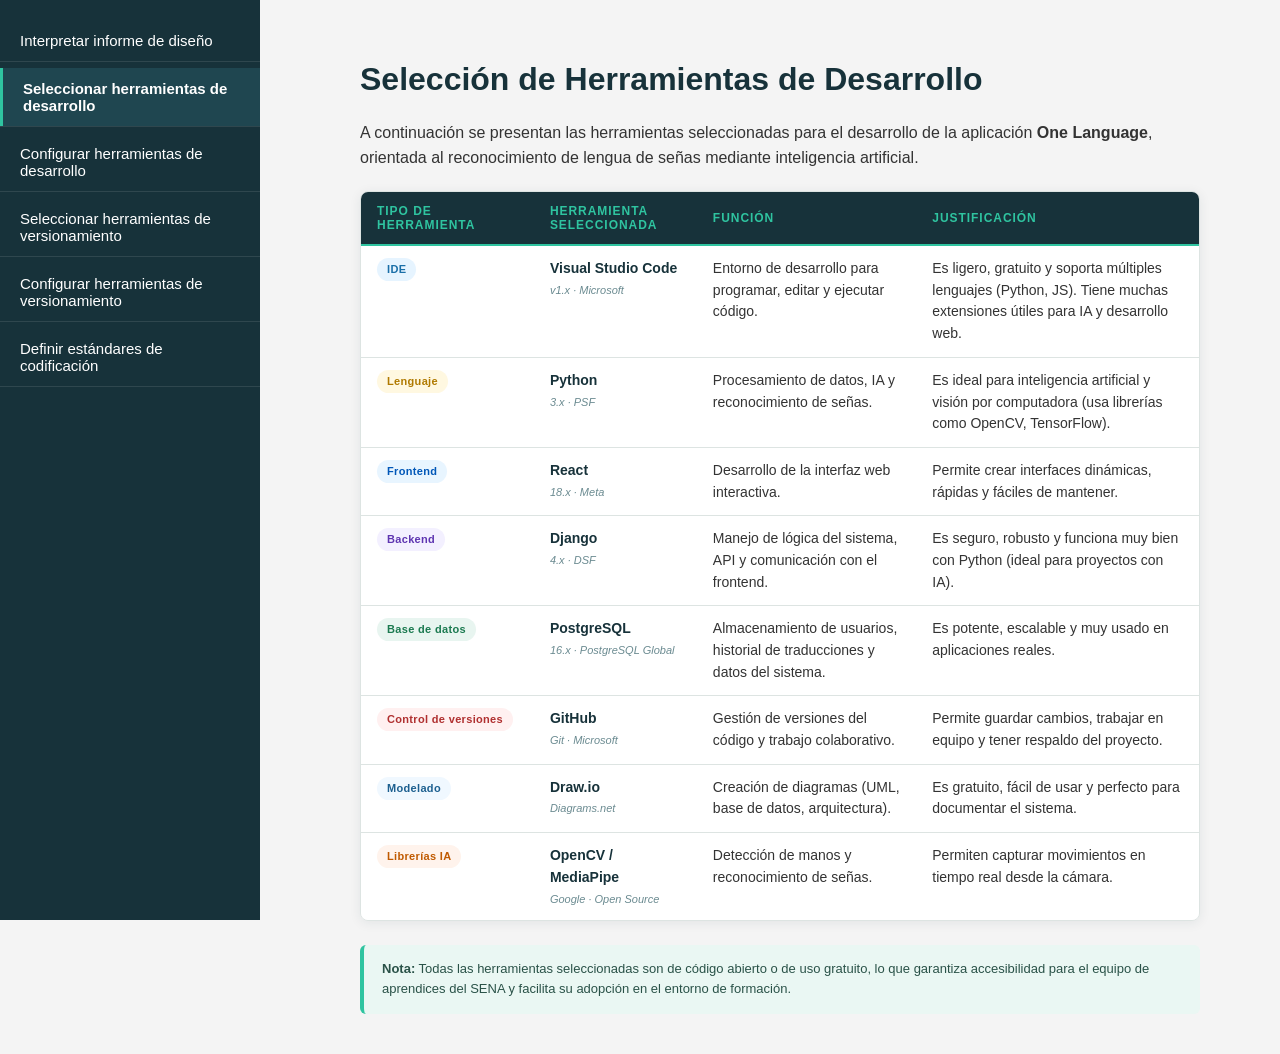
==== Herramientas_desarrollo.html @ 30ce241d "Add developer tools" ====
<!DOCTYPE html>
<html lang="es">
<head>
  <meta charset="UTF-8" />
  <meta name="viewport" content="width=device-width, initial-scale=1.0"/>
  <title>Selección de Herramientas de Desarrollo – One Language</title>
  <link rel="stylesheet" href="css/style.css"/>
</head>
<body>
 
  <!-- MENU LATERAL -->
  <nav class="menu">
    <ul>
      <li><a href="Construccion_software.html">Interpretar informe de diseño</a></li>
      <li><a href="#" class="activo">Seleccionar herramientas de desarrollo</a></li>
      <li><a href="#">Configurar herramientas de desarrollo</a></li>
      <li><a href="#">Seleccionar herramientas de versionamiento</a></li>
      <li><a href="#">Configurar herramientas de versionamiento</a></li>
      <li><a href="#">Definir estándares de codificación</a></li>
    </ul>
  </nav>
 
  <!-- CONTENIDO -->
  <div class="Ejercicios">
 
    <h1>Selección de Herramientas de Desarrollo</h1>
 
    <p>
      A continuación se presentan las herramientas seleccionadas para el desarrollo
      de la aplicación <strong>One Language</strong>, orientada al reconocimiento de
      lengua de señas mediante inteligencia artificial.
    </p>
 
    <div class="tabla-wrapper">
      <table class="tabla-herramientas">
        <thead>
          <tr>
            <th>Tipo de herramienta</th>
            <th>Herramienta seleccionada</th>
            <th>Función</th>
            <th>Justificación</th>
          </tr>
        </thead>
        <tbody>
          <tr>
            <td><span class="badge badge-ide">IDE</span></td>
            <td>
              <div class="tool-name">Visual Studio Code</div>
              <div class="tool-version">v1.x · Microsoft</div>
            </td>
            <td>Entorno de desarrollo para programar, editar y ejecutar código.</td>
            <td>Es ligero, gratuito y soporta múltiples lenguajes (Python, JS). Tiene muchas extensiones útiles para IA y desarrollo web.</td>
          </tr>
          <tr>
            <td><span class="badge badge-lang">Lenguaje</span></td>
            <td>
              <div class="tool-name">Python</div>
              <div class="tool-version">3.x · PSF</div>
            </td>
            <td>Procesamiento de datos, IA y reconocimiento de señas.</td>
            <td>Es ideal para inteligencia artificial y visión por computadora (usa librerías como OpenCV, TensorFlow).</td>
          </tr>
          <tr>
            <td><span class="badge badge-frontend">Frontend</span></td>
            <td>
              <div class="tool-name">React</div>
              <div class="tool-version">18.x · Meta</div>
            </td>
            <td>Desarrollo de la interfaz web interactiva.</td>
            <td>Permite crear interfaces dinámicas, rápidas y fáciles de mantener.</td>
          </tr>
          <tr>
            <td><span class="badge badge-backend">Backend</span></td>
            <td>
              <div class="tool-name">Django</div>
              <div class="tool-version">4.x · DSF</div>
            </td>
            <td>Manejo de lógica del sistema, API y comunicación con el frontend.</td>
            <td>Es seguro, robusto y funciona muy bien con Python (ideal para proyectos con IA).</td>
          </tr>
          <tr>
            <td><span class="badge badge-db">Base de datos</span></td>
            <td>
              <div class="tool-name">PostgreSQL</div>
              <div class="tool-version">16.x · PostgreSQL Global</div>
            </td>
            <td>Almacenamiento de usuarios, historial de traducciones y datos del sistema.</td>
            <td>Es potente, escalable y muy usado en aplicaciones reales.</td>
          </tr>
          <tr>
            <td><span class="badge badge-version">Control de versiones</span></td>
            <td>
              <div class="tool-name">GitHub</div>
              <div class="tool-version">Git · Microsoft</div>
            </td>
            <td>Gestión de versiones del código y trabajo colaborativo.</td>
            <td>Permite guardar cambios, trabajar en equipo y tener respaldo del proyecto.</td>
          </tr>
          <tr>
            <td><span class="badge badge-modeling">Modelado</span></td>
            <td>
              <div class="tool-name">Draw.io</div>
              <div class="tool-version">Diagrams.net</div>
            </td>
            <td>Creación de diagramas (UML, base de datos, arquitectura).</td>
            <td>Es gratuito, fácil de usar y perfecto para documentar el sistema.</td>
          </tr>
          <tr>
            <td><span class="badge badge-ia">Librerías IA</span></td>
            <td>
              <div class="tool-name">OpenCV / MediaPipe</div>
              <div class="tool-version">Google · Open Source</div>
            </td>
            <td>Detección de manos y reconocimiento de señas.</td>
            <td>Permiten capturar movimientos en tiempo real desde la cámara.</td>
          </tr>
        </tbody>
      </table>
    </div>
 
    <div class="nota">
      <strong>Nota:</strong> Todas las herramientas seleccionadas son de código abierto o de uso
      gratuito, lo que garantiza accesibilidad para el equipo de aprendices del SENA y facilita
      su adopción en el entorno de formación.
    </div>
 
  </div>
 
</body>
</html>
---- css/style.css ----
/* =========================
   ESTILOS GENERALES
========================= */

body {
    margin: 0;
    font-family: Arial, Helvetica, sans-serif;
    background-color: #f4f4f4;
    display: flex;
}


/* =========================
   MENU LATERAL
========================= */

.menu {
    width: 260px;
    height: 100vh;
    background-color: #17323a;
    position: fixed;
    left: 0;
    top: 0;
    padding-top: 20px;
    overflow-y: auto;
}

.menu ul {
    list-style: none;
    padding: 0;
    margin: 0;
}

.menu ul li {
    border-bottom: 1px solid rgba(255, 255, 255, 0.1);
}

.menu ul li a {
    display: block;
    padding: 12px 20px;
    color: white;
    text-decoration: none;
    font-size: 15px;
}

.menu ul li a:hover {
    background-color: #1f4650;
}

.menu ul li a.activo {
    background-color: #1f4650;
    border-left: 3px solid #2fc4a0;
    font-weight: bold;
}


/* =========================
   SUBMENU
========================= */

.submenu > a {
    font-weight: bold;
    background-color: #10272d;
}

.sub-opciones {
    display: none;
    background-color: #17323a;
}

.sub-opciones li a {
    padding-left: 35px;
    font-size: 14px;
}


/* =========================
   CONTENIDO
========================= */

.Ejercicios {
    margin-left: 280px;
    padding: 40px 80px;
    width: calc(100% - 260px);
    box-sizing: border-box;
}


/* =========================
   TITULOS
========================= */

h1 {
    color: #17323a;
}

h2 {
    color: #17323a;
    border-bottom: 2px solid #17323a;
    padding-bottom: 5px;
    margin-top: 40px;
}

h3 {
    margin-top: 25px;
    color: #333;
}


/* =========================
   TEXTO
========================= */

p {
    line-height: 1.6;
    color: #333;
}


/* =========================
   LISTAS
========================= */

ul {
    margin-top: 10px;
    padding-left: 20px;
}

li {
    margin-bottom: 6px;
}


/* =========================
   LINKS
========================= */

a {
    color: #0066cc;
}

a:hover {
    text-decoration: underline;
}


/* =========================
   TABLA DE HERRAMIENTAS
========================= */

.tabla-wrapper {
    overflow-x: auto;
    border-radius: 8px;
    border: 1px solid #dde4e2;
    box-shadow: 0 2px 12px rgba(23, 50, 58, 0.08);
    margin-top: 20px;
}

.tabla-herramientas {
    width: 100%;
    border-collapse: collapse;
    background: #ffffff;
    font-size: 14px;
}

.tabla-herramientas thead {
    background-color: #17323a;
}

.tabla-herramientas thead th {
    padding: 12px 16px;
    text-align: left;
    font-size: 12px;
    font-weight: 600;
    color: #2fc4a0;
    letter-spacing: 0.08em;
    text-transform: uppercase;
    border-bottom: 2px solid #2fc4a0;
}

.tabla-herramientas tbody tr {
    border-bottom: 1px solid #dde4e2;
    transition: background 0.15s;
}

.tabla-herramientas tbody tr:last-child {
    border-bottom: none;
}

.tabla-herramientas tbody tr:hover {
    background-color: #f0faf7;
}

.tabla-herramientas tbody td {
    padding: 12px 16px;
    vertical-align: top;
    color: #333;
    line-height: 1.55;
}

/* Nombre y versión de la herramienta */
.tool-name {
    font-weight: bold;
    font-size: 14px;
    color: #17323a;
    margin-bottom: 2px;
}

.tool-version {
    font-size: 11px;
    color: #6a8a90;
    font-style: italic;
}

/* Badges por tipo de herramienta */
.badge {
    display: inline-block;
    padding: 3px 10px;
    border-radius: 20px;
    font-size: 11px;
    font-weight: 600;
    letter-spacing: 0.03em;
    white-space: nowrap;
}

.badge-ide        { background: #e6f4ff; color: #1a6fa8; }
.badge-lang       { background: #fff8e1; color: #b07a00; }
.badge-frontend   { background: #e8f5ff; color: #0057b8; }
.badge-backend    { background: #f3f0ff; color: #5e35b1; }
.badge-db         { background: #e8f5f0; color: #1b7a50; }
.badge-version    { background: #fff0f0; color: #b03030; }
.badge-modeling   { background: #f0f8ff; color: #1d6090; }
.badge-ia         { background: #fff3ec; color: #c05a00; }


/* =========================
   NOTA / AVISO
========================= */

.nota {
    margin-top: 24px;
    padding: 14px 18px;
    background: #eaf7f3;
    border-left: 4px solid #2fc4a0;
    border-radius: 6px;
    font-size: 13px;
    color: #2a5248;
    line-height: 1.6;
}


/* =========================
   RESPONSIVE
========================= */

@media screen and (max-width: 900px) {
    .menu {
        width: 220px;
    }

    .Ejercicios {
        margin-left: 220px;
        padding: 25px;
    }
}

@media screen and (max-width: 700px) {
    .menu {
        position: relative;
        width: 100%;
        height: auto;
    }

    .Ejercicios {
        margin-left: 0;
    }

    .tabla-herramientas {
        font-size: 12px;
    }

    .tabla-herramientas thead th,
    .tabla-herramientas tbody td {
        padding: 10px 10px;
    }
}
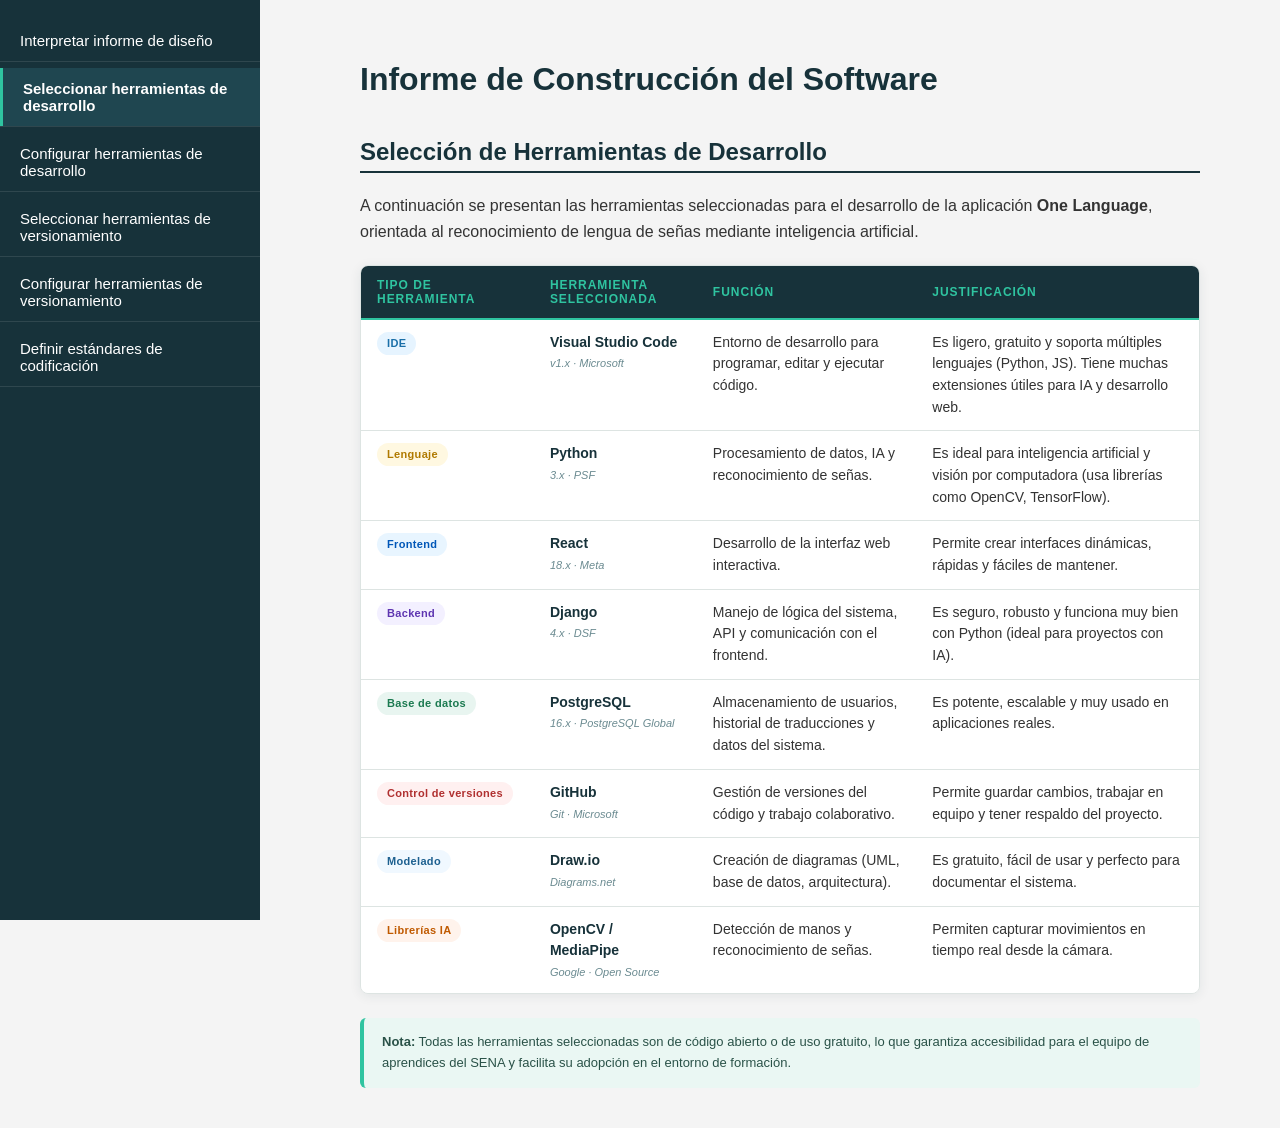
==== commit cec55c21: "Tools configuration" ====
--- a/Herramientas_desarrollo.html
+++ b/Herramientas_desarrollo.html
@@ -1,130 +1,154 @@
 <!DOCTYPE html>
 <html lang="es">
+
 <head>
-  <meta charset="UTF-8" />
-  <meta name="viewport" content="width=device-width, initial-scale=1.0"/>
-  <title>Selección de Herramientas de Desarrollo – One Language</title>
-  <link rel="stylesheet" href="css/style.css"/>
+    <meta charset="UTF-8">
+    <meta name="viewport" content="width=device-width, initial-scale=1.0">
+    <title>Selección de Herramientas de Desarrollo – One Language</title>
+    <link rel="stylesheet" href="css/style.css">
 </head>
+
 <body>
- 
-  <!-- MENU LATERAL -->
-  <nav class="menu">
+
+    <!-- ================= MENU LATERAL ================= -->
+<div class="menu">
     <ul>
-      <li><a href="Construccion_software.html">Interpretar informe de diseño</a></li>
-      <li><a href="#" class="activo">Seleccionar herramientas de desarrollo</a></li>
-      <li><a href="#">Configurar herramientas de desarrollo</a></li>
-      <li><a href="#">Seleccionar herramientas de versionamiento</a></li>
-      <li><a href="#">Configurar herramientas de versionamiento</a></li>
-      <li><a href="#">Definir estándares de codificación</a></li>
+        <li><a href="Construccion_software.html">Interpretar informe de diseño</a></li>
+        <li><a href="Herramientas_desarrollo.html" class="activo">Seleccionar herramientas de desarrollo</a></li>
+        <li><a href="Configurar_herramientas.html">Configurar herramientas de desarrollo</a></li>
+        <li><a href="#">Seleccionar herramientas de versionamiento</a></li>
+        <li><a href="#">Configurar herramientas de versionamiento</a></li>
+        <li><a href="#">Definir estándares de codificación</a></li>
     </ul>
-  </nav>
- 
-  <!-- CONTENIDO -->
-  <div class="Ejercicios">
- 
-    <h1>Selección de Herramientas de Desarrollo</h1>
- 
-    <p>
-      A continuación se presentan las herramientas seleccionadas para el desarrollo
-      de la aplicación <strong>One Language</strong>, orientada al reconocimiento de
-      lengua de señas mediante inteligencia artificial.
-    </p>
- 
-    <div class="tabla-wrapper">
-      <table class="tabla-herramientas">
-        <thead>
-          <tr>
-            <th>Tipo de herramienta</th>
-            <th>Herramienta seleccionada</th>
-            <th>Función</th>
-            <th>Justificación</th>
-          </tr>
-        </thead>
-        <tbody>
-          <tr>
-            <td><span class="badge badge-ide">IDE</span></td>
-            <td>
-              <div class="tool-name">Visual Studio Code</div>
-              <div class="tool-version">v1.x · Microsoft</div>
-            </td>
-            <td>Entorno de desarrollo para programar, editar y ejecutar código.</td>
-            <td>Es ligero, gratuito y soporta múltiples lenguajes (Python, JS). Tiene muchas extensiones útiles para IA y desarrollo web.</td>
-          </tr>
-          <tr>
-            <td><span class="badge badge-lang">Lenguaje</span></td>
-            <td>
-              <div class="tool-name">Python</div>
-              <div class="tool-version">3.x · PSF</div>
-            </td>
-            <td>Procesamiento de datos, IA y reconocimiento de señas.</td>
-            <td>Es ideal para inteligencia artificial y visión por computadora (usa librerías como OpenCV, TensorFlow).</td>
-          </tr>
-          <tr>
-            <td><span class="badge badge-frontend">Frontend</span></td>
-            <td>
-              <div class="tool-name">React</div>
-              <div class="tool-version">18.x · Meta</div>
-            </td>
-            <td>Desarrollo de la interfaz web interactiva.</td>
-            <td>Permite crear interfaces dinámicas, rápidas y fáciles de mantener.</td>
-          </tr>
-          <tr>
-            <td><span class="badge badge-backend">Backend</span></td>
-            <td>
-              <div class="tool-name">Django</div>
-              <div class="tool-version">4.x · DSF</div>
-            </td>
-            <td>Manejo de lógica del sistema, API y comunicación con el frontend.</td>
-            <td>Es seguro, robusto y funciona muy bien con Python (ideal para proyectos con IA).</td>
-          </tr>
-          <tr>
-            <td><span class="badge badge-db">Base de datos</span></td>
-            <td>
-              <div class="tool-name">PostgreSQL</div>
-              <div class="tool-version">16.x · PostgreSQL Global</div>
-            </td>
-            <td>Almacenamiento de usuarios, historial de traducciones y datos del sistema.</td>
-            <td>Es potente, escalable y muy usado en aplicaciones reales.</td>
-          </tr>
-          <tr>
-            <td><span class="badge badge-version">Control de versiones</span></td>
-            <td>
-              <div class="tool-name">GitHub</div>
-              <div class="tool-version">Git · Microsoft</div>
-            </td>
-            <td>Gestión de versiones del código y trabajo colaborativo.</td>
-            <td>Permite guardar cambios, trabajar en equipo y tener respaldo del proyecto.</td>
-          </tr>
-          <tr>
-            <td><span class="badge badge-modeling">Modelado</span></td>
-            <td>
-              <div class="tool-name">Draw.io</div>
-              <div class="tool-version">Diagrams.net</div>
-            </td>
-            <td>Creación de diagramas (UML, base de datos, arquitectura).</td>
-            <td>Es gratuito, fácil de usar y perfecto para documentar el sistema.</td>
-          </tr>
-          <tr>
-            <td><span class="badge badge-ia">Librerías IA</span></td>
-            <td>
-              <div class="tool-name">OpenCV / MediaPipe</div>
-              <div class="tool-version">Google · Open Source</div>
-            </td>
-            <td>Detección de manos y reconocimiento de señas.</td>
-            <td>Permiten capturar movimientos en tiempo real desde la cámara.</td>
-          </tr>
-        </tbody>
-      </table>
+</div>
+
+
+    <!-- ================= CONTENIDO ================= -->
+    <div class="Ejercicios">
+
+        <h1>Informe de Construcción del Software</h1>
+
+        <h2>Selección de Herramientas de Desarrollo</h2>
+
+        <p>
+            A continuación se presentan las herramientas seleccionadas para el desarrollo
+            de la aplicación <strong>One Language</strong>, orientada al reconocimiento de
+            lengua de señas mediante inteligencia artificial.
+        </p>
+
+        <div class="tabla-wrapper">
+            <table class="tabla-herramientas">
+                <thead>
+                    <tr>
+                        <th>Tipo de herramienta</th>
+                        <th>Herramienta seleccionada</th>
+                        <th>Función</th>
+                        <th>Justificación</th>
+                    </tr>
+                </thead>
+                <tbody>
+                    <tr>
+                        <td><span class="badge badge-ide">IDE</span></td>
+                        <td>
+                            <div class="tool-name">Visual Studio Code</div>
+                            <div class="tool-version">v1.x · Microsoft</div>
+                        </td>
+                        <td>Entorno de desarrollo para programar, editar y ejecutar código.</td>
+                        <td>Es ligero, gratuito y soporta múltiples lenguajes (Python, JS). Tiene muchas extensiones útiles para IA y desarrollo web.</td>
+                    </tr>
+                    <tr>
+                        <td><span class="badge badge-lang">Lenguaje</span></td>
+                        <td>
+                            <div class="tool-name">Python</div>
+                            <div class="tool-version">3.x · PSF</div>
+                        </td>
+                        <td>Procesamiento de datos, IA y reconocimiento de señas.</td>
+                        <td>Es ideal para inteligencia artificial y visión por computadora (usa librerías como OpenCV, TensorFlow).</td>
+                    </tr>
+                    <tr>
+                        <td><span class="badge badge-frontend">Frontend</span></td>
+                        <td>
+                            <div class="tool-name">React</div>
+                            <div class="tool-version">18.x · Meta</div>
+                        </td>
+                        <td>Desarrollo de la interfaz web interactiva.</td>
+                        <td>Permite crear interfaces dinámicas, rápidas y fáciles de mantener.</td>
+                    </tr>
+                    <tr>
+                        <td><span class="badge badge-backend">Backend</span></td>
+                        <td>
+                            <div class="tool-name">Django</div>
+                            <div class="tool-version">4.x · DSF</div>
+                        </td>
+                        <td>Manejo de lógica del sistema, API y comunicación con el frontend.</td>
+                        <td>Es seguro, robusto y funciona muy bien con Python (ideal para proyectos con IA).</td>
+                    </tr>
+                    <tr>
+                        <td><span class="badge badge-db">Base de datos</span></td>
+                        <td>
+                            <div class="tool-name">PostgreSQL</div>
+                            <div class="tool-version">16.x · PostgreSQL Global</div>
+                        </td>
+                        <td>Almacenamiento de usuarios, historial de traducciones y datos del sistema.</td>
+                        <td>Es potente, escalable y muy usado en aplicaciones reales.</td>
+                    </tr>
+                    <tr>
+                        <td><span class="badge badge-version">Control de versiones</span></td>
+                        <td>
+                            <div class="tool-name">GitHub</div>
+                            <div class="tool-version">Git · Microsoft</div>
+                        </td>
+                        <td>Gestión de versiones del código y trabajo colaborativo.</td>
+                        <td>Permite guardar cambios, trabajar en equipo y tener respaldo del proyecto.</td>
+                    </tr>
+                    <tr>
+                        <td><span class="badge badge-modeling">Modelado</span></td>
+                        <td>
+                            <div class="tool-name">Draw.io</div>
+                            <div class="tool-version">Diagrams.net</div>
+                        </td>
+                        <td>Creación de diagramas (UML, base de datos, arquitectura).</td>
+                        <td>Es gratuito, fácil de usar y perfecto para documentar el sistema.</td>
+                    </tr>
+                    <tr>
+                        <td><span class="badge badge-ia">Librerías IA</span></td>
+                        <td>
+                            <div class="tool-name">OpenCV / MediaPipe</div>
+                            <div class="tool-version">Google · Open Source</div>
+                        </td>
+                        <td>Detección de manos y reconocimiento de señas.</td>
+                        <td>Permiten capturar movimientos en tiempo real desde la cámara.</td>
+                    </tr>
+                </tbody>
+            </table>
+        </div>
+
+        <div class="nota">
+            <strong>Nota:</strong> Todas las herramientas seleccionadas son de código abierto o de uso
+            gratuito, lo que garantiza accesibilidad para el equipo de aprendices del SENA y facilita
+            su adopción en el entorno de formación.
+        </div>
+
     </div>
- 
-    <div class="nota">
-      <strong>Nota:</strong> Todas las herramientas seleccionadas son de código abierto o de uso
-      gratuito, lo que garantiza accesibilidad para el equipo de aprendices del SENA y facilita
-      su adopción en el entorno de formación.
-    </div>
- 
-  </div>
- 
+
+
+    <!-- ================= SCRIPT ================= -->
+    <script>
+
+        function toggleMenu() {
+
+            let submenu = document.getElementById("submenuInforme");
+
+            if (submenu.style.display === "block") {
+                submenu.style.display = "none";
+            } else {
+                submenu.style.display = "block";
+            }
+
+        }
+
+    </script>
+
 </body>
+
 </html>
